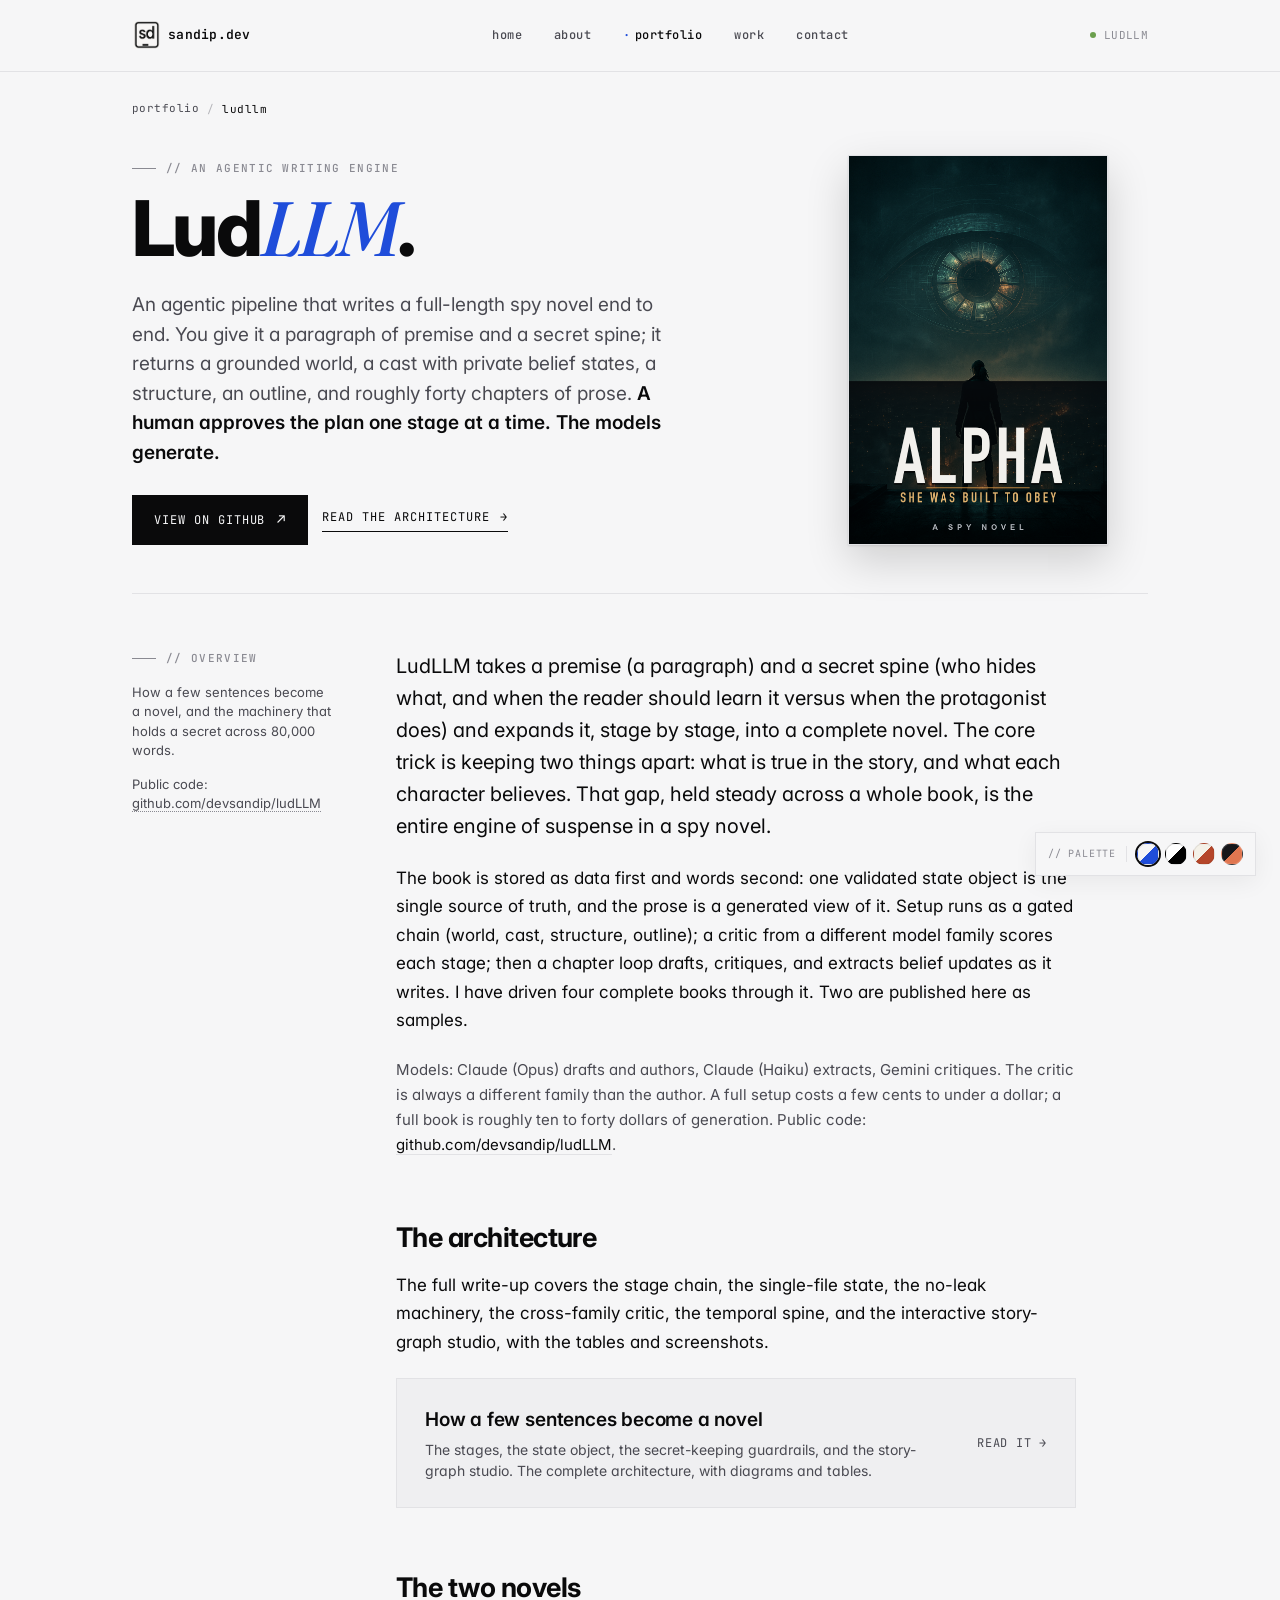
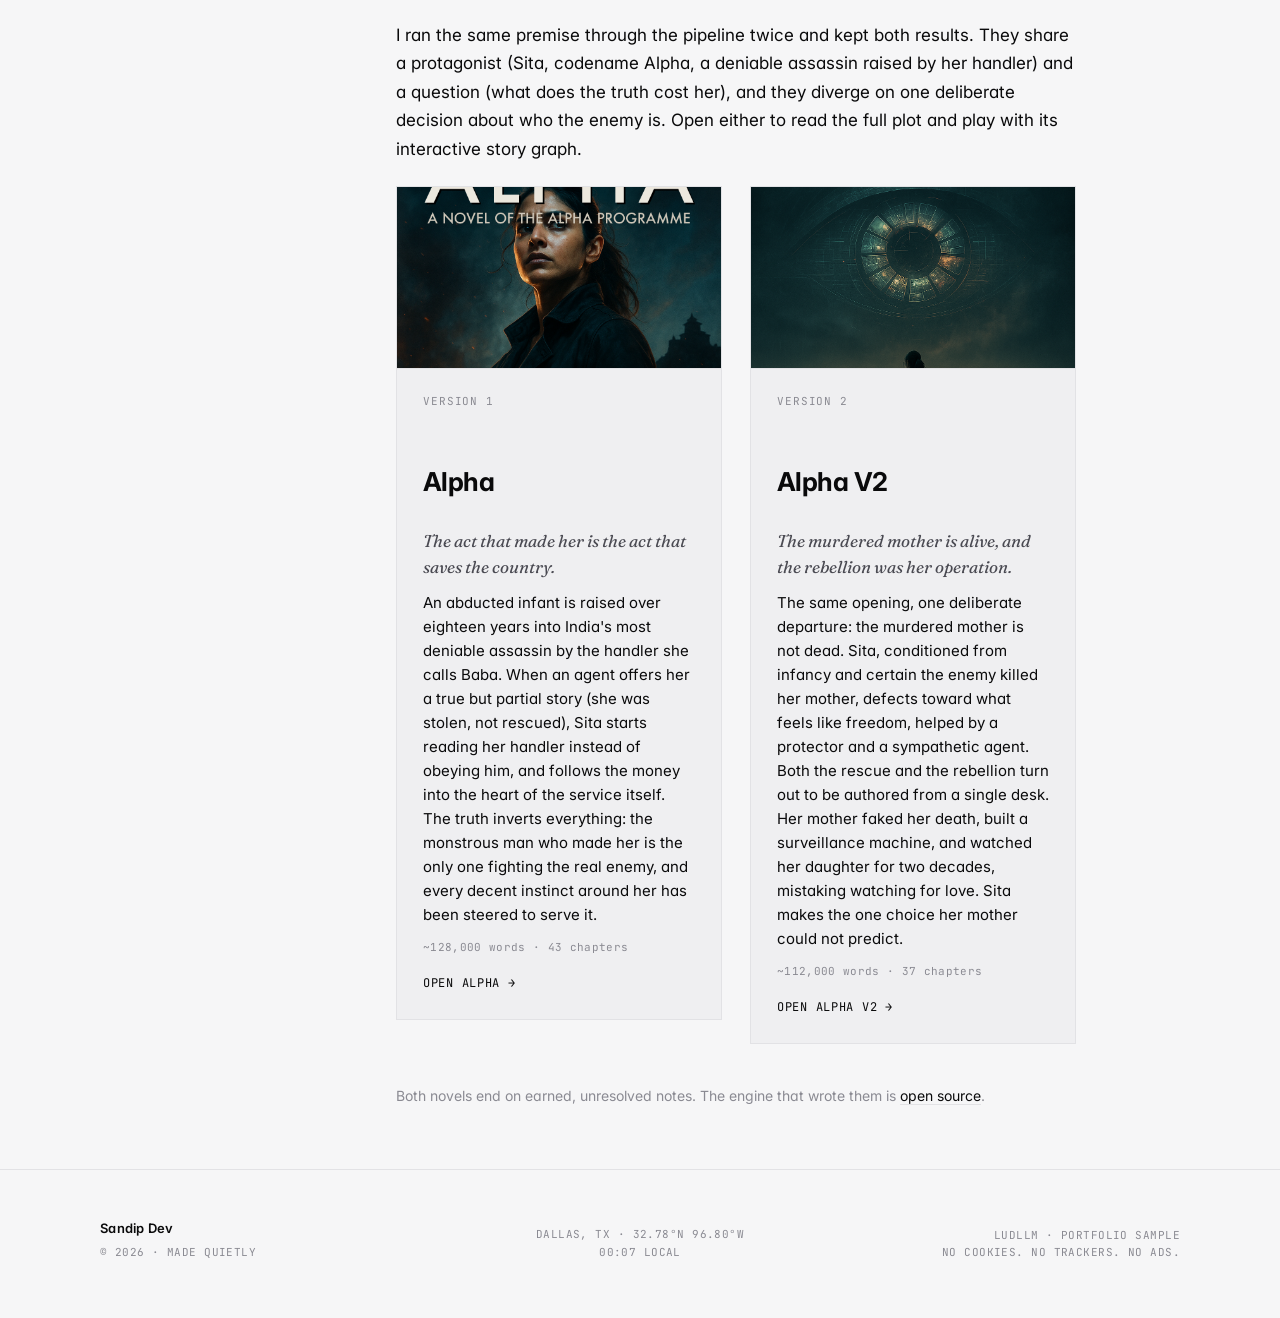
==== portfolio/LudLLM/index.html @ 333c4fed "Add LudLLM portfolio section New static pages under /portfolio/LudLLM/ (overview, architecture, and " ====
<!DOCTYPE html>
<html lang="en">
<head>
<meta charset="UTF-8">
<meta name="viewport" content="width=device-width, initial-scale=1.0">
<title>LudLLM: an engine that writes a spy novel end to end · Sandip Dev</title>
<meta name="description" content="LudLLM is an agentic pipeline that writes a full-length spy novel end to end. Overview, architecture, and the two sample novels with full plots and interactive story graphs.">
<link rel="icon" type="image/svg+xml" href="/favicon.svg">
<link rel="preconnect" href="https://fonts.googleapis.com">
<link rel="preconnect" href="https://fonts.gstatic.com" crossorigin>
<link href="https://fonts.googleapis.com/css2?family=Inter:wght@400;500;600;700;800;900&family=JetBrains+Mono:wght@400;500;600&family=Fraunces:opsz,wght@9..144,400;9..144,500;9..144,600&display=swap" rel="stylesheet">
<link rel="stylesheet" href="/portfolio/LudLLM/ludllm.css">
</head>
<body>

<header class="site">
  <div class="header-inner">
    <a class="logo" href="/">
      <span class="logo-mark" aria-hidden="true"></span>
      <span>sandip.dev</span>
    </a>
    <nav class="primary">
      <a href="/#/home">home</a>
      <a href="/#/about">about</a>
      <a href="/#/portfolio" class="active">portfolio</a>
      <a href="/#/resume">work</a>
      <a href="/#/contact">contact</a>
    </nav>
    <div class="header-meta">
      <span class="status-dot"></span>
      <span>ludLLM</span>
    </div>
  </div>
</header>

<main>
<section class="page">

  <div class="crumb">
    <a href="/#/portfolio">portfolio</a>
    <span class="sep">/</span>
    <span class="here">LudLLM</span>
  </div>

  <!-- ─── Hero ─── -->
  <div class="lud-hero">
    <div>
      <div class="label">// an agentic writing engine</div>
      <h1>Lud<em>LLM</em>.</h1>
      <p class="lead">
        An agentic pipeline that writes a full-length spy novel end to end. You give it a
        paragraph of premise and a secret spine; it returns a grounded world, a cast with
        private belief states, a structure, an outline, and roughly forty chapters of prose.
        <strong>A human approves the plan one stage at a time. The models generate.</strong>
      </p>
      <div class="btn-row" style="margin-top:28px;">
        <a class="download-btn" href="https://github.com/devsandip/ludLLM" target="_blank" rel="noopener">
          <span>View on GitHub</span><span class="arrow">↗</span>
        </a>
        <a class="cta-link" href="/portfolio/LudLLM/architecture/">
          Read the architecture <span>→</span>
        </a>
      </div>
    </div>
    <div class="lud-hero-aside">
      <span class="cover"><img src="/portfolio/LudLLM/assets/images/alpha-v2-cover.png" alt="Alpha V2 book cover" loading="lazy"></span>
    </div>
  </div>

  <div class="article">
    <aside class="article-rail">
      <div class="label">// overview</div>
      <p class="rail-note">
        How a few sentences become a novel, and the machinery that holds a secret across
        80,000 words.
      </p>
      <p class="rail-note" style="margin-top:14px;">
        Public code:<br>
        <a href="https://github.com/devsandip/ludLLM" target="_blank" rel="noopener">github.com/devsandip/ludLLM</a>
      </p>
    </aside>

    <div class="prose">
      <!-- 1. OVERVIEW -->
      <p class="lede">
        LudLLM takes a premise (a paragraph) and a secret spine (who hides what, and when
        the reader should learn it versus when the protagonist does) and expands it, stage by
        stage, into a complete novel. The core trick is keeping two things apart: what is true
        in the story, and what each character believes. That gap, held steady across a whole
        book, is the entire engine of suspense in a spy novel.
      </p>
      <p>
        The book is stored as data first and words second: one validated state object is the
        single source of truth, and the prose is a generated view of it. Setup runs as a gated
        chain (world, cast, structure, outline); a critic from a different model family scores
        each stage; then a chapter loop drafts, critiques, and extracts belief updates as it
        writes. I have driven four complete books through it. Two are published here as samples.
      </p>
      <p style="font-size:15px; color:var(--ink-soft);">
        Models: Claude (Opus) drafts and authors, Claude (Haiku) extracts, Gemini critiques.
        The critic is always a different family than the author. A full setup costs a few cents
        to under a dollar; a full book is roughly ten to forty dollars of generation. Public
        code: <a class="tlink" href="https://github.com/devsandip/ludLLM" target="_blank" rel="noopener">github.com/devsandip/ludLLM</a>.
      </p>

      <!-- 2. LINK TO ARCHITECTURE -->
      <h2>The architecture</h2>
      <p>
        The full write-up covers the stage chain, the single-file state, the no-leak
        machinery, the cross-family critic, the temporal spine, and the interactive
        story-graph studio, with the tables and screenshots.
      </p>
      <a class="card-link" href="/portfolio/LudLLM/architecture/">
        <div class="cta-panel">
          <div>
            <div class="cp-title">How a few sentences become a novel</div>
            <div class="cp-desc">The stages, the state object, the secret-keeping guardrails, and the story-graph studio. The complete architecture, with diagrams and tables.</div>
          </div>
          <span class="cp-arrow">Read it <span>→</span></span>
        </div>
      </a>

      <!-- 3. THE TWO NOVELS -->
      <h2>The two novels</h2>
      <p>
        I ran the same premise through the pipeline twice and kept both results. They share a
        protagonist (Sita, codename Alpha, a deniable assassin raised by her handler) and a
        question (what does the truth cost her), and they diverge on one deliberate decision
        about who the enemy is. Open either to read the full plot and play with its interactive
        story graph.
      </p>

      <div class="novel-grid">
        <a class="card-link" href="/portfolio/LudLLM/alpha/">
          <div class="novel-card">
            <div class="nc-cover"><img src="/portfolio/LudLLM/assets/images/alpha-cover.png" alt="Alpha cover" loading="lazy"></div>
            <div class="nc-body">
              <div class="nc-tag">version 1</div>
              <h3>Alpha</h3>
              <p class="nc-log">The act that made her is the act that saves the country.</p>
              <p class="nc-plot">
                An abducted infant is raised over eighteen years into India's most deniable
                assassin by the handler she calls Baba. When an agent offers her a true but
                partial story (she was stolen, not rescued), Sita starts reading her handler
                instead of obeying him, and follows the money into the heart of the service
                itself. The truth inverts everything: the monstrous man who made her is the only
                one fighting the real enemy, and every decent instinct around her has been
                steered to serve it.
              </p>
              <p class="nc-meta">~128,000 words · 43 chapters</p>
              <span class="nc-cta">Open Alpha <span>→</span></span>
            </div>
          </div>
        </a>

        <a class="card-link" href="/portfolio/LudLLM/alpha-v2/">
          <div class="novel-card">
            <div class="nc-cover"><img src="/portfolio/LudLLM/assets/images/alpha-v2-cover.png" alt="Alpha V2 cover" loading="lazy"></div>
            <div class="nc-body">
              <div class="nc-tag">version 2</div>
              <h3>Alpha V2</h3>
              <p class="nc-log">The murdered mother is alive, and the rebellion was her operation.</p>
              <p class="nc-plot">
                The same opening, one deliberate departure: the murdered mother is not dead.
                Sita, conditioned from infancy and certain the enemy killed her mother, defects
                toward what feels like freedom, helped by a protector and a sympathetic agent.
                Both the rescue and the rebellion turn out to be authored from a single desk. Her
                mother faked her death, built a surveillance machine, and watched her daughter for
                two decades, mistaking watching for love. Sita makes the one choice her mother
                could not predict.
              </p>
              <p class="nc-meta">~112,000 words · 37 chapters</p>
              <span class="nc-cta">Open Alpha V2 <span>→</span></span>
            </div>
          </div>
        </a>
      </div>

      <p style="margin-top:40px; font-size:14px; color:var(--ink-softer);">
        Both novels end on earned, unresolved notes. The engine that wrote them is
        <a class="tlink" href="https://github.com/devsandip/ludLLM" target="_blank" rel="noopener">open source</a>.
      </p>
    </div>
  </div>

</section>
</main>

<footer class="site">
  <div class="footer-inner">
    <div class="footer-mark">
      <span class="big">Sandip Dev</span>
      <span>© 2026 · made quietly</span>
    </div>
    <div class="footer-center">
      Dallas, TX · 32.78°N 96.80°W<br>
      <span id="local-time">— : — local</span>
    </div>
    <div class="footer-right">
      ludLLM · portfolio sample<br>
      no cookies. no trackers. no ads.
    </div>
  </div>
</footer>

<div class="palette-switcher">
  <span class="ps-label">// palette</span>
  <div class="swatches">
    <span class="swatch active" data-pal="fog"   title="Cool Fog · Linear-ish"></span>
    <span class="swatch"        data-pal="white" title="True White · Vercel docs"></span>
    <span class="swatch"        data-pal="paper" title="Warm Paper · the cream I shipped first"></span>
    <span class="swatch"        data-pal="ink"   title="Dark / Ink"></span>
  </div>
</div>

<script src="/portfolio/LudLLM/ludllm.js"></script>
</body>
</html>
---- portfolio/LudLLM/ludllm.css ----
/* ─────────────────────────────────────────────────────────────
   LudLLM project pages — shared stylesheet
   Reuses the sandip.dev design system (tokens, header, footer,
   palette switcher) and adds a long-form article layer plus a
   few project-specific components.
   ───────────────────────────────────────────────────────────── */

/* Default theme: Cool Fog (Linear-ish, Swiss-modern) */
:root, [data-theme="fog"] {
  --paper: #F6F6F7;
  --paper-2: #EFEFF1;
  --ink: #0A0A0B;
  --ink-soft: #4A4A52;
  --ink-softer: #8A8A92;
  --rule: #E2E2E5;
  --rule-soft: #ECECEF;
  --accent: #1F4DDA;
  --accent-soft: rgba(31, 77, 218, 0.08);
  --highlight: #F2D75A;
}
[data-theme="white"] {
  --paper: #FFFFFF;
  --paper-2: #FAFAFA;
  --ink: #000000;
  --ink-soft: #525252;
  --ink-softer: #8F8F8F;
  --rule: #EAEAEA;
  --rule-soft: #F2F2F2;
  --accent: #000000;
  --accent-soft: rgba(0, 0, 0, 0.05);
  --highlight: #FFE662;
}
[data-theme="paper"] {
  --paper: #F4F1E8;
  --paper-2: #ECE7D7;
  --ink: #161513;
  --ink-soft: #5C5A52;
  --ink-softer: #8E8B7F;
  --rule: #D8D2BF;
  --rule-soft: #E5E0CE;
  --accent: #B5462A;
  --accent-soft: rgba(181, 70, 42, 0.08);
  --highlight: #F2D75A;
}
[data-theme="ink"] {
  --paper: #0E0E10;
  --paper-2: #16161A;
  --ink: #F2F2F4;
  --ink-soft: #9A9AA3;
  --ink-softer: #5E5E66;
  --rule: #2A2A30;
  --rule-soft: #1F1F24;
  --accent: #E07650;
  --accent-soft: rgba(224, 118, 80, 0.12);
  --highlight: #E0B84F;
}

* { box-sizing: border-box; margin: 0; padding: 0; }
html { scroll-behavior: smooth; }

body {
  background: var(--paper);
  color: var(--ink);
  font-family: 'Inter', -apple-system, BlinkMacSystemFont, sans-serif;
  font-size: 16px;
  line-height: 1.55;
  -webkit-font-smoothing: antialiased;
  -moz-osx-font-smoothing: grayscale;
  text-rendering: optimizeLegibility;
  font-feature-settings: 'ss01', 'cv11';
  overflow-x: hidden;
}
[data-theme="paper"] body::before {
  content: '';
  position: fixed; inset: 0;
  background-image: radial-gradient(rgba(0,0,0,0.025) 1px, transparent 1px);
  background-size: 3px 3px;
  pointer-events: none;
  z-index: 1;
  opacity: 0.6;
}

.mono { font-family: 'JetBrains Mono', ui-monospace, monospace; }
.serif { font-family: 'Fraunces', Georgia, serif; font-feature-settings: 'ss01'; }
a { color: inherit; text-decoration: none; }

/* ─── Header ───────────────────────────── */
header.site {
  position: sticky; top: 0; z-index: 100;
  background: var(--paper);
  border-bottom: 1px solid var(--rule);
}
.header-inner {
  max-width: 1080px;
  margin: 0 auto;
  padding: 18px 32px;
  display: grid;
  grid-template-columns: auto 1fr auto;
  align-items: center;
  gap: 32px;
}
.logo {
  font-family: 'JetBrains Mono', monospace;
  font-weight: 600;
  font-size: 13px;
  letter-spacing: 0.02em;
  display: flex;
  align-items: center;
  gap: 8px;
  cursor: pointer;
}
.logo-mark {
  width: 28px; height: 28px;
  background: url('/logo-mark.png') no-repeat center / contain;
}
[data-theme="ink"] .logo-mark { background-image: url('/logo-mark-white.png'); }
nav.primary { display: flex; gap: 4px; justify-content: center; }
nav.primary a {
  font-family: 'JetBrains Mono', monospace;
  font-size: 12px;
  font-weight: 500;
  letter-spacing: 0.04em;
  text-transform: lowercase;
  padding: 8px 14px;
  color: var(--ink-soft);
  transition: color 0.15s;
  position: relative;
}
nav.primary a:hover { color: var(--ink); }
nav.primary a.active { color: var(--ink); }
nav.primary a.active::before { content: '·'; color: var(--accent); margin-right: 4px; }
.header-meta {
  font-family: 'JetBrains Mono', monospace;
  font-size: 11px;
  letter-spacing: 0.03em;
  color: var(--ink-softer);
  text-transform: uppercase;
  display: flex;
  align-items: center;
  gap: 8px;
}
.status-dot {
  width: 6px; height: 6px;
  background: #6B9F4D;
  border-radius: 50%;
  animation: pulse 2.4s ease-in-out infinite;
}
@keyframes pulse { 0%, 100% { opacity: 1; } 50% { opacity: 0.35; } }

/* ─── Page frame ───────────────────────── */
main { position: relative; z-index: 2; }
.page {
  max-width: 1080px;
  margin: 0 auto;
  padding: 0 32px;
  animation: fadeIn 0.4s ease;
}
@keyframes fadeIn {
  from { opacity: 0; transform: translateY(4px); }
  to { opacity: 1; transform: translateY(0); }
}

/* ─── Section label ────────────────────── */
.label {
  font-family: 'JetBrains Mono', monospace;
  font-size: 11px;
  font-weight: 500;
  letter-spacing: 0.12em;
  text-transform: uppercase;
  color: var(--ink-softer);
  display: flex;
  align-items: center;
  gap: 10px;
}
.label::before { content: ''; width: 24px; height: 1px; background: var(--ink-softer); }
.label.no-rule::before { display: none; }

/* ─── Breadcrumb ───────────────────────── */
.crumb {
  padding-top: 28px;
  font-family: 'JetBrains Mono', monospace;
  font-size: 11px;
  letter-spacing: 0.04em;
  text-transform: lowercase;
  color: var(--ink-softer);
  display: flex;
  flex-wrap: wrap;
  gap: 8px;
  align-items: center;
}
.crumb a {
  color: var(--ink-soft);
  border-bottom: 1px dotted transparent;
  transition: color 0.15s, border-color 0.15s;
  padding-bottom: 1px;
}
.crumb a:hover { color: var(--accent); border-bottom-color: var(--accent); }
.crumb .sep { color: var(--ink-softer); opacity: 0.6; }
.crumb .here { color: var(--ink); }

/* ─── Project hero ─────────────────────── */
.lud-hero {
  padding-top: 36px;
  padding-bottom: 48px;
  border-bottom: 1px solid var(--rule);
  display: grid;
  grid-template-columns: 1fr 300px;
  gap: 64px;
  align-items: end;
}
.lud-hero h1 {
  font-family: 'Inter', sans-serif;
  font-weight: 800;
  font-size: clamp(44px, 6vw, 80px);
  line-height: 0.95;
  letter-spacing: -0.035em;
  margin-top: 16px;
}
.lud-hero h1 em {
  font-family: 'Fraunces', serif;
  font-style: italic;
  font-weight: 500;
  color: var(--accent);
}
.lud-hero .lead {
  margin-top: 24px;
  font-size: 19px;
  line-height: 1.55;
  color: var(--ink-soft);
  max-width: 560px;
}
.lud-hero .lead strong { color: var(--ink); font-weight: 600; }
.lud-hero-aside {
  display: flex;
  flex-direction: column;
  gap: 16px;
  align-items: flex-start;
}

/* book cover */
.cover {
  width: 100%;
  max-width: 260px;
  aspect-ratio: 2 / 3;
  background: var(--paper-2);
  box-shadow: 0 1px 2px rgba(0,0,0,0.10), 0 16px 40px rgba(0,0,0,0.16);
  overflow: hidden;
  border: 1px solid var(--rule);
  transition: transform 0.4s cubic-bezier(.2,.8,.2,1);
}
.cover:hover { transform: translateY(-3px) scale(1.01); }
.cover img { width: 100%; height: 100%; object-fit: cover; display: block; }

/* ─── Sub-nav (Overview / Novels / Write-up) ─── */
.subnav {
  margin-top: 36px;
  display: flex;
  flex-wrap: wrap;
  gap: 6px;
  border-bottom: 1px solid var(--rule);
  padding-bottom: 0;
}
.subnav a {
  font-family: 'JetBrains Mono', monospace;
  font-size: 12px;
  letter-spacing: 0.03em;
  text-transform: lowercase;
  color: var(--ink-soft);
  padding: 10px 14px;
  border-bottom: 2px solid transparent;
  margin-bottom: -1px;
  transition: color 0.15s, border-color 0.15s;
}
.subnav a:hover { color: var(--ink); }
.subnav a.active { color: var(--ink); border-bottom-color: var(--accent); }

/* ─── Buttons / CTAs ───────────────────── */
.download-btn {
  display: inline-flex;
  align-items: center;
  gap: 12px;
  padding: 14px 22px;
  background: var(--ink);
  color: var(--paper);
  font-family: 'JetBrains Mono', monospace;
  font-size: 12px;
  text-transform: uppercase;
  letter-spacing: 0.08em;
  cursor: pointer;
  transition: background 0.15s;
}
.download-btn:hover { background: var(--accent); }
.download-btn .arrow { font-size: 14px; }

.cta-link {
  display: inline-flex;
  align-items: center;
  gap: 10px;
  padding-bottom: 4px;
  border-bottom: 1px solid var(--ink);
  font-family: 'JetBrains Mono', monospace;
  font-size: 12px;
  text-transform: uppercase;
  letter-spacing: 0.08em;
  cursor: pointer;
  transition: color 0.15s, border-color 0.15s;
}
.cta-link:hover { color: var(--accent); border-color: var(--accent); }

.btn-row { display: flex; flex-wrap: wrap; gap: 14px; align-items: center; }

/* small link buttons used in version cards */
.minilink {
  font-family: 'JetBrains Mono', monospace;
  font-size: 11px;
  color: var(--ink-soft);
  letter-spacing: 0.04em;
  text-transform: lowercase;
  border-bottom: 1px dotted var(--ink-softer);
  padding-bottom: 2px;
  transition: color 0.15s, border-color 0.15s;
}
.minilink:hover { color: var(--accent); border-bottom-color: var(--accent); }

/* ─── Article / long-form prose ────────── */
.article {
  margin-top: 56px;
  display: grid;
  grid-template-columns: 200px minmax(0, 1fr);
  gap: 64px;
  align-items: start;
  padding-bottom: 40px;
}
.article-rail { position: sticky; top: 96px; }
.article-rail .rail-note {
  margin-top: 16px;
  font-size: 13px;
  line-height: 1.5;
  color: var(--ink-soft);
}
.article-rail .rail-note a {
  color: var(--ink-soft);
  border-bottom: 1px dotted var(--ink-softer);
  transition: color 0.15s, border-color 0.15s;
}
.article-rail .rail-note a:hover { color: var(--accent); border-bottom-color: var(--accent); }

.prose { max-width: 680px; }
.prose > p {
  font-size: 17px;
  line-height: 1.68;
  margin-bottom: 22px;
  color: var(--ink);
}
.prose > p:first-of-type { margin-top: 0; }
.prose .lede {
  font-size: 20px;
  line-height: 1.6;
  color: var(--ink);
}
.prose h2 {
  font-family: 'Inter', sans-serif;
  font-weight: 700;
  font-size: 27px;
  letter-spacing: -0.02em;
  line-height: 1.15;
  margin: 56px 0 18px;
  padding-top: 8px;
}
.prose h2 em, .prose h3 em {
  font-family: 'Fraunces', serif;
  font-style: italic;
  font-weight: 500;
  color: var(--accent);
}
.prose h3 {
  font-family: 'Inter', sans-serif;
  font-weight: 600;
  font-size: 20px;
  letter-spacing: -0.01em;
  margin: 40px 0 14px;
}
.prose h2 + p, .prose h3 + p { margin-top: 0; }
.prose strong { font-weight: 600; color: var(--ink); }
.prose em { font-style: italic; }
.prose a.tlink {
  color: var(--ink);
  border-bottom: 1px solid var(--rule);
  text-underline-offset: 3px;
  transition: color 0.15s, border-color 0.15s;
}
.prose a.tlink:hover { color: var(--accent); border-bottom-color: var(--accent); }
.prose ul, .prose ol { margin: 0 0 22px; padding-left: 0; list-style: none; }
.prose ul li, .prose ol li {
  font-size: 17px;
  line-height: 1.6;
  margin-bottom: 12px;
  padding-left: 26px;
  position: relative;
  color: var(--ink);
}
.prose ul li::before {
  content: '';
  position: absolute;
  left: 2px; top: 12px;
  width: 6px; height: 6px;
  background: var(--accent);
  border-radius: 50%;
}
.prose ol { counter-reset: li; }
.prose ol li { counter-increment: li; }
.prose ol li::before {
  content: counter(li);
  position: absolute;
  left: 0; top: 0;
  font-family: 'JetBrains Mono', monospace;
  font-size: 12px;
  color: var(--accent);
  font-weight: 600;
}
.prose code {
  font-family: 'JetBrains Mono', monospace;
  font-size: 0.86em;
  background: var(--paper-2);
  padding: 1px 6px;
  color: var(--ink);
}

/* lead-in callout (used on the novels page) */
.prose blockquote {
  border-left: 2px solid var(--accent);
  background: var(--paper-2);
  padding: 18px 24px;
  margin: 0 0 24px;
  font-family: 'Fraunces', serif;
  font-style: italic;
  font-size: 18px;
  line-height: 1.5;
  color: var(--ink);
}

/* ─── Tables ───────────────────────────── */
.table-wrap {
  margin: 8px 0 28px;
  overflow-x: auto;
  border: 1px solid var(--rule);
}
table.lud {
  width: 100%;
  border-collapse: collapse;
  font-size: 14.5px;
  min-width: 540px;
}
table.lud th, table.lud td {
  text-align: left;
  padding: 12px 16px;
  border-bottom: 1px solid var(--rule);
  vertical-align: top;
  line-height: 1.5;
}
table.lud thead th {
  font-family: 'JetBrains Mono', monospace;
  font-size: 11px;
  text-transform: uppercase;
  letter-spacing: 0.06em;
  color: var(--ink-softer);
  background: var(--paper-2);
  font-weight: 500;
  white-space: nowrap;
}
table.lud tbody tr:last-child td { border-bottom: none; }
table.lud tbody tr:hover { background: var(--accent-soft); }
table.lud td strong, table.lud th strong { color: var(--ink); font-weight: 600; }
table.lud code {
  font-family: 'JetBrains Mono', monospace;
  font-size: 0.85em;
  background: var(--paper-2);
  padding: 1px 5px;
}

/* ─── Figures ──────────────────────────── */
figure.lud {
  margin: 32px 0;
}
figure.lud img {
  width: 100%;
  display: block;
  border: 1px solid var(--rule);
  background: var(--paper-2);
}
figure.lud figcaption {
  margin-top: 10px;
  font-size: 13px;
  line-height: 1.5;
  color: var(--ink-softer);
  font-family: 'JetBrains Mono', monospace;
  letter-spacing: 0.01em;
}
figure.lud.diagram img { padding: 8px; }

/* ─── Version cards (novels page) ──────── */
.versions {
  margin-top: 8px;
  display: grid;
  grid-template-columns: 1fr 1fr;
  gap: 24px;
}
.vcard {
  border: 1px solid var(--rule);
  background: var(--paper-2);
  padding: 28px 26px;
  display: flex;
  flex-direction: column;
  gap: 14px;
}
.vcard .vtag {
  font-family: 'JetBrains Mono', monospace;
  font-size: 11px;
  text-transform: uppercase;
  letter-spacing: 0.08em;
  color: var(--ink-softer);
}
.vcard h3 {
  font-family: 'Inter', sans-serif;
  font-weight: 700;
  font-size: 26px;
  letter-spacing: -0.02em;
}
.vcard .vlog {
  font-family: 'Fraunces', serif;
  font-style: italic;
  font-size: 16px;
  line-height: 1.5;
  color: var(--ink-soft);
}
.vcard .vmeta {
  font-family: 'JetBrains Mono', monospace;
  font-size: 11px;
  letter-spacing: 0.03em;
  color: var(--ink-softer);
  text-transform: lowercase;
}
.vcard .vlinks { margin-top: auto; display: flex; flex-wrap: wrap; gap: 16px; padding-top: 6px; }

/* ─── Plot synopsis + spoiler toggle ───── */
.synopsis { margin-top: 24px; }
.synopsis .syn-head {
  display: grid;
  grid-template-columns: 1fr auto;
  gap: 16px;
  align-items: end;
  border-bottom: 1px solid var(--ink);
  padding-bottom: 18px;
}
.synopsis .syn-head h2 {
  font-family: 'Inter', sans-serif;
  font-weight: 800;
  font-size: clamp(32px, 4vw, 46px);
  letter-spacing: -0.03em;
  line-height: 1;
}
.synopsis .syn-logline {
  font-family: 'Fraunces', serif;
  font-style: italic;
  font-size: 18px;
  line-height: 1.55;
  color: var(--ink-soft);
  max-width: 620px;
  margin-top: 16px;
}
.spoiler-toggle {
  display: inline-flex;
  align-items: center;
  gap: 10px;
  padding: 11px 18px;
  border: 1px solid var(--ink);
  background: transparent;
  color: var(--ink);
  font-family: 'JetBrains Mono', monospace;
  font-size: 11px;
  text-transform: uppercase;
  letter-spacing: 0.08em;
  cursor: pointer;
  white-space: nowrap;
  transition: color 0.15s, border-color 0.15s, background 0.15s;
}
.spoiler-toggle:hover { color: var(--accent); border-color: var(--accent); }
.spoiler-toggle .tw { font-size: 13px; }
.syn-body {
  margin-top: 28px;
  display: none;
}
.syn-body.open { display: block; animation: fadeIn 0.35s ease; }
.syn-veil {
  margin-top: 24px;
  border: 1px dashed var(--rule);
  background: var(--paper-2);
  padding: 22px 24px;
  font-size: 14px;
  color: var(--ink-softer);
  font-family: 'JetBrains Mono', monospace;
  line-height: 1.6;
}
.syn-veil.hidden { display: none; }

/* ─── Studio (graph) page ──────────────── */
.studio-bar {
  max-width: 1080px;
  margin: 0 auto;
  padding: 14px 32px;
  display: flex;
  flex-wrap: wrap;
  gap: 16px;
  align-items: center;
  justify-content: space-between;
}
.studio-bar .sb-title {
  font-family: 'Inter', sans-serif;
  font-weight: 700;
  font-size: 17px;
  letter-spacing: -0.01em;
}
.studio-bar .sb-title span { color: var(--ink-softer); font-weight: 500; }
.studio-frame {
  width: 100%;
  height: 88vh;
  min-height: 560px;
  border: 0;
  border-top: 1px solid var(--rule);
  display: block;
  background: var(--paper);
}
.studio-note {
  max-width: 1080px;
  margin: 0 auto;
  padding: 16px 32px 0;
  font-size: 13px;
  color: var(--ink-softer);
}

/* ─── Tabs (per-novel page) ────────────── */
.tabs {
  margin-top: 36px;
  display: flex;
  flex-wrap: wrap;
  gap: 4px;
  border-bottom: 1px solid var(--rule);
}
.tab {
  font-family: 'JetBrains Mono', monospace;
  font-size: 13px;
  letter-spacing: 0.03em;
  text-transform: lowercase;
  color: var(--ink-soft);
  background: transparent;
  border: 0;
  border-bottom: 2px solid transparent;
  margin-bottom: -1px;
  padding: 12px 18px;
  cursor: pointer;
  transition: color 0.15s, border-color 0.15s;
}
.tab:hover { color: var(--ink); }
.tab.active { color: var(--ink); border-bottom-color: var(--accent); }
.tabpanel { display: none; }
.tabpanel.active { display: block; animation: fadeIn 0.35s ease; }
.tabpanel.plot { margin-top: 28px; }

/* the studio embedded inside the studio tab */
.tab-studio-frame {
  width: 100%;
  height: 86vh;
  min-height: 560px;
  border: 1px solid var(--rule);
  display: block;
  background: var(--paper);
  margin-top: 24px;
}
.tab-studio-note {
  margin-top: 12px;
  font-size: 13px;
  color: var(--ink-softer);
}
.tab-studio-note a {
  color: var(--ink-soft);
  border-bottom: 1px dotted var(--ink-softer);
  transition: color 0.15s, border-color 0.15s;
}
.tab-studio-note a:hover { color: var(--accent); border-bottom-color: var(--accent); }

/* ─── Novel cards on the overview ──────── */
.novel-grid {
  margin-top: 8px;
  display: grid;
  grid-template-columns: 1fr 1fr;
  gap: 28px;
}
.novel-card {
  border: 1px solid var(--rule);
  background: var(--paper-2);
  display: flex;
  flex-direction: column;
  overflow: hidden;
  transition: transform 0.25s cubic-bezier(.2,.8,.2,1), box-shadow 0.25s;
}
.novel-card:hover {
  transform: translateY(-3px);
  box-shadow: 0 10px 30px rgba(0,0,0,0.10);
}
.novel-card .nc-cover {
  aspect-ratio: 16 / 9;
  background: var(--paper);
  overflow: hidden;
  border-bottom: 1px solid var(--rule);
}
.novel-card .nc-cover img {
  width: 100%; height: 100%;
  object-fit: cover;
  object-position: center 30%;
  display: block;
}
.novel-card .nc-body { padding: 24px 26px 26px; display: flex; flex-direction: column; gap: 12px; flex: 1; }
.novel-card .nc-tag {
  font-family: 'JetBrains Mono', monospace;
  font-size: 11px;
  text-transform: uppercase;
  letter-spacing: 0.08em;
  color: var(--ink-softer);
}
.novel-card h3 {
  font-family: 'Inter', sans-serif;
  font-weight: 700;
  font-size: 26px;
  letter-spacing: -0.02em;
}
.novel-card .nc-log {
  font-family: 'Fraunces', serif;
  font-style: italic;
  font-size: 17px;
  line-height: 1.5;
  color: var(--ink-soft);
}
.novel-card .nc-plot {
  font-size: 15px;
  line-height: 1.6;
  color: var(--ink);
}
.novel-card .nc-meta {
  font-family: 'JetBrains Mono', monospace;
  font-size: 11px;
  letter-spacing: 0.03em;
  color: var(--ink-softer);
  text-transform: lowercase;
}
.novel-card .nc-cta {
  margin-top: auto;
  padding-top: 6px;
  display: inline-flex;
  align-items: center;
  gap: 8px;
  font-family: 'JetBrains Mono', monospace;
  font-size: 12px;
  text-transform: uppercase;
  letter-spacing: 0.06em;
  color: var(--ink);
  transition: color 0.15s, gap 0.2s;
}
.novel-card:hover .nc-cta { color: var(--accent); gap: 12px; }

a.card-link { color: inherit; text-decoration: none; display: block; }

/* big call-to-action panel (architecture link) */
.cta-panel {
  margin-top: 8px;
  border: 1px solid var(--rule);
  background: var(--paper-2);
  padding: 26px 28px;
  display: grid;
  grid-template-columns: 1fr auto;
  gap: 24px;
  align-items: center;
  transition: border-color 0.15s, background 0.15s;
}
a.card-link:hover .cta-panel { border-color: var(--accent); }
.cta-panel .cp-title {
  font-family: 'Inter', sans-serif;
  font-weight: 600;
  font-size: 19px;
  letter-spacing: -0.01em;
  margin-bottom: 4px;
}
.cta-panel .cp-desc { font-size: 14px; color: var(--ink-soft); line-height: 1.5; max-width: 560px; }
.cta-panel .cp-arrow {
  font-family: 'JetBrains Mono', monospace;
  font-size: 12px;
  text-transform: uppercase;
  letter-spacing: 0.06em;
  color: var(--ink-soft);
  white-space: nowrap;
  display: inline-flex;
  gap: 8px;
  align-items: center;
  transition: color 0.15s, gap 0.2s;
}
a.card-link:hover .cp-arrow { color: var(--accent); gap: 12px; }

/* ─── Footer ───────────────────────────── */
footer.site {
  border-top: 1px solid var(--rule);
  margin-top: 0;
  padding: 48px 32px 56px;
  position: relative;
  z-index: 2;
}
.footer-inner {
  max-width: 1080px;
  margin: 0 auto;
  display: grid;
  grid-template-columns: 1fr auto 1fr;
  align-items: end;
  gap: 32px;
  font-family: 'JetBrains Mono', monospace;
  font-size: 11px;
  letter-spacing: 0.04em;
  color: var(--ink-softer);
  text-transform: uppercase;
}
.footer-mark { display: flex; flex-direction: column; gap: 6px; }
.footer-mark .big {
  font-family: 'Inter', sans-serif;
  font-size: 13px;
  font-weight: 600;
  color: var(--ink);
  letter-spacing: 0.02em;
  text-transform: none;
}
.footer-center { text-align: center; line-height: 1.6; }
.footer-right { text-align: right; }

/* ─── Palette switcher ─────────────────── */
.palette-switcher {
  position: fixed;
  bottom: 24px; right: 24px;
  z-index: 200;
  background: var(--paper);
  border: 1px solid var(--rule);
  padding: 10px 12px;
  display: flex;
  align-items: center;
  gap: 10px;
  box-shadow: 0 6px 24px rgba(0,0,0,0.06);
  font-family: 'JetBrains Mono', monospace;
  font-size: 10px;
  text-transform: uppercase;
  letter-spacing: 0.08em;
  color: var(--ink-softer);
}
.palette-switcher .ps-label { border-right: 1px solid var(--rule); padding-right: 10px; }
.palette-switcher .swatches { display: flex; gap: 6px; }
.swatch {
  width: 22px; height: 22px;
  border-radius: 50%;
  cursor: pointer;
  border: 1px solid rgba(0,0,0,0.08);
  transition: transform 0.15s, box-shadow 0.15s;
  position: relative;
}
.swatch:hover { transform: scale(1.12); }
.swatch.active { box-shadow: 0 0 0 2px var(--ink), 0 0 0 3px var(--paper); }
.swatch[data-pal="fog"]   { background: linear-gradient(135deg, #F6F6F7 50%, #1F4DDA 50%); }
.swatch[data-pal="white"] { background: linear-gradient(135deg, #FFFFFF 50%, #000000 50%); border-color: rgba(0,0,0,0.15); }
.swatch[data-pal="paper"] { background: linear-gradient(135deg, #F4F1E8 50%, #B5462A 50%); }
.swatch[data-pal="ink"]   { background: linear-gradient(135deg, #16161A 50%, #E07650 50%); border-color: rgba(255,255,255,0.15); }

/* ─── Responsive ───────────────────────── */
@media (max-width: 880px) {
  .header-inner { grid-template-columns: auto 1fr; gap: 16px; padding: 14px 20px; }
  .header-meta { display: none; }
  nav.primary { gap: 0; }
  nav.primary a { padding: 8px 8px; font-size: 11px; }
  .page { padding: 0 20px; }
  .lud-hero { grid-template-columns: 1fr; gap: 32px; padding-top: 24px; }
  .lud-hero-aside { flex-direction: row; align-items: flex-end; flex-wrap: wrap; }
  .cover { max-width: 180px; }
  .article { grid-template-columns: 1fr; gap: 8px; }
  .article-rail { position: static; margin-bottom: 8px; }
  .versions { grid-template-columns: 1fr; }
  .footer-inner { grid-template-columns: 1fr; text-align: left; gap: 16px; }
  .footer-center, .footer-right { text-align: left; }
  .studio-bar, .studio-note { padding-left: 20px; padding-right: 20px; }
  .palette-switcher { bottom: 12px; right: 12px; padding: 8px; }
  .palette-switcher .ps-label { display: none; }
}
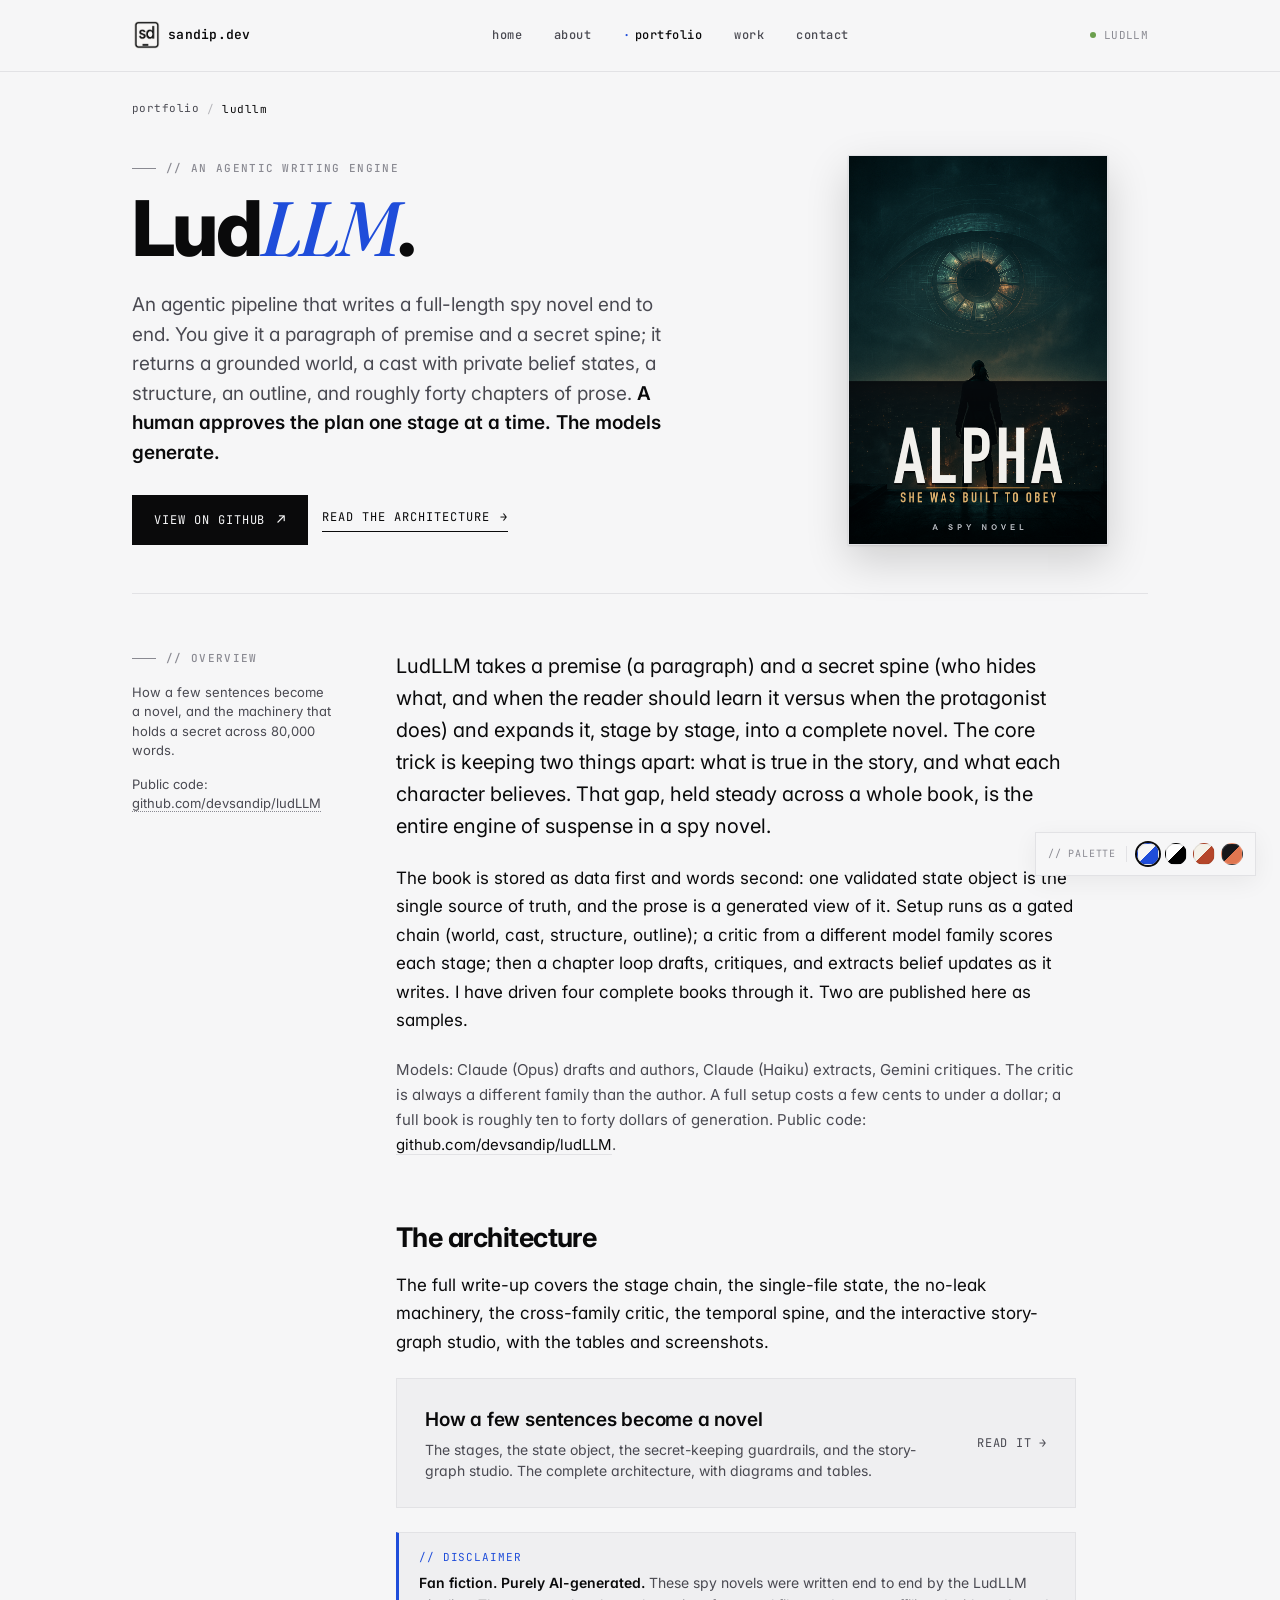
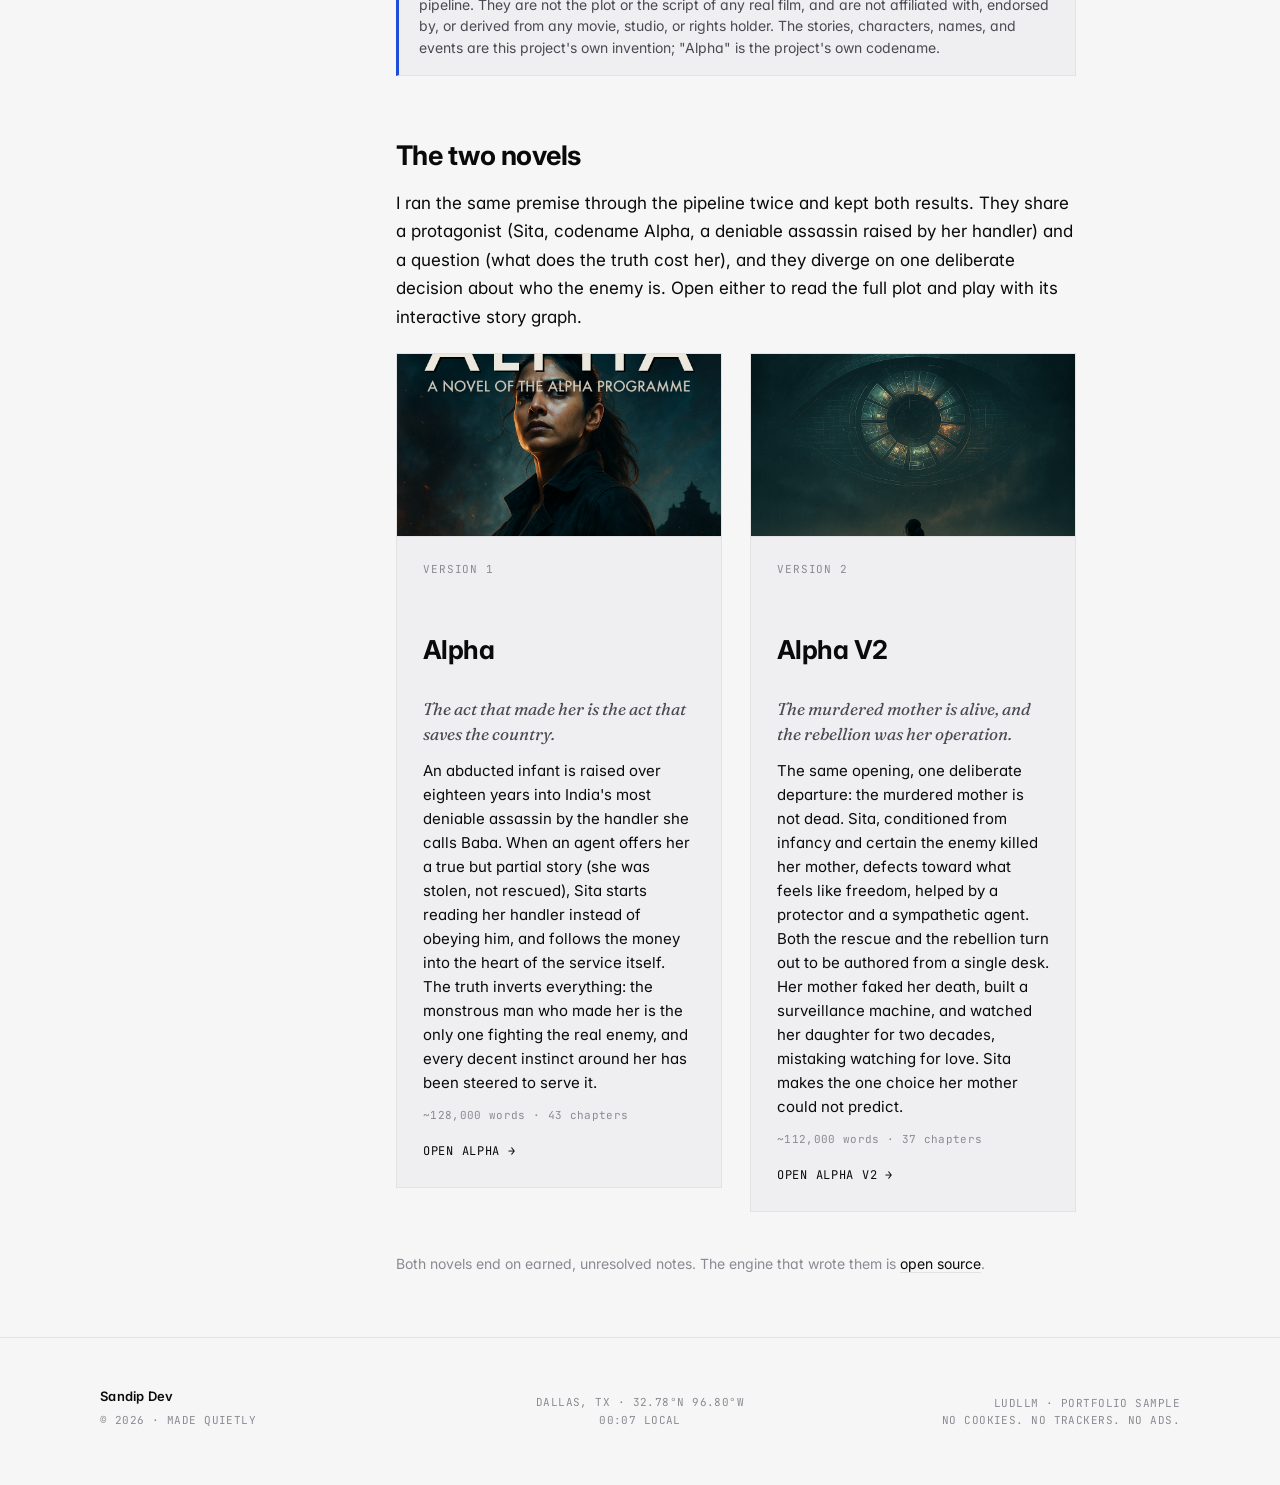
==== commit 66fc1f23: "Add fan-fiction / AI-generated disclaimer to LudLLM overview page Same callout as the novel pages, p" ====
--- a/portfolio/LudLLM/index.html
+++ b/portfolio/LudLLM/index.html
@@ -119,6 +119,12 @@
           <span class="cp-arrow">Read it <span>→</span></span>
         </div>
       </a>
+
+      <!-- Disclaimer -->
+      <div class="disclaimer">
+        <span class="dl-label">// disclaimer</span>
+        <strong>Fan fiction. Purely AI-generated.</strong> These spy novels were written end to end by the LudLLM pipeline. They are not the plot or the script of any real film, and are not affiliated with, endorsed by, or derived from any movie, studio, or rights holder. The stories, characters, names, and events are this project's own invention; "Alpha" is the project's own codename.
+      </div>
 
       <!-- 3. THE TWO NOVELS -->
       <h2>The two novels</h2>
--- a/portfolio/LudLLM/ludllm.css
+++ b/portfolio/LudLLM/ludllm.css
@@ -687,6 +687,47 @@
   transition: color 0.15s, border-color 0.15s;
 }
 .tab-studio-note a:hover { color: var(--accent); border-bottom-color: var(--accent); }
+.studio-actions {
+  margin-top: 24px;
+  display: flex;
+  justify-content: flex-end;
+}
+.newtab-btn {
+  display: inline-flex;
+  align-items: center;
+  gap: 8px;
+  padding: 10px 16px;
+  border: 1px solid var(--ink);
+  font-family: 'JetBrains Mono', monospace;
+  font-size: 11px;
+  text-transform: uppercase;
+  letter-spacing: 0.06em;
+  color: var(--ink);
+  transition: color 0.15s, border-color 0.15s;
+}
+.newtab-btn:hover { color: var(--accent); border-color: var(--accent); }
+
+/* ─── Disclaimer banner (novel pages) ──── */
+.disclaimer {
+  margin-top: 24px;
+  border: 1px solid var(--rule);
+  border-left: 3px solid var(--accent);
+  background: var(--paper-2);
+  padding: 16px 20px;
+  font-size: 14px;
+  line-height: 1.55;
+  color: var(--ink-soft);
+}
+.disclaimer strong { color: var(--ink); font-weight: 600; }
+.disclaimer .dl-label {
+  font-family: 'JetBrains Mono', monospace;
+  font-size: 11px;
+  text-transform: uppercase;
+  letter-spacing: 0.08em;
+  color: var(--accent);
+  display: block;
+  margin-bottom: 6px;
+}
 
 /* ─── Novel cards on the overview ──────── */
 .novel-grid {
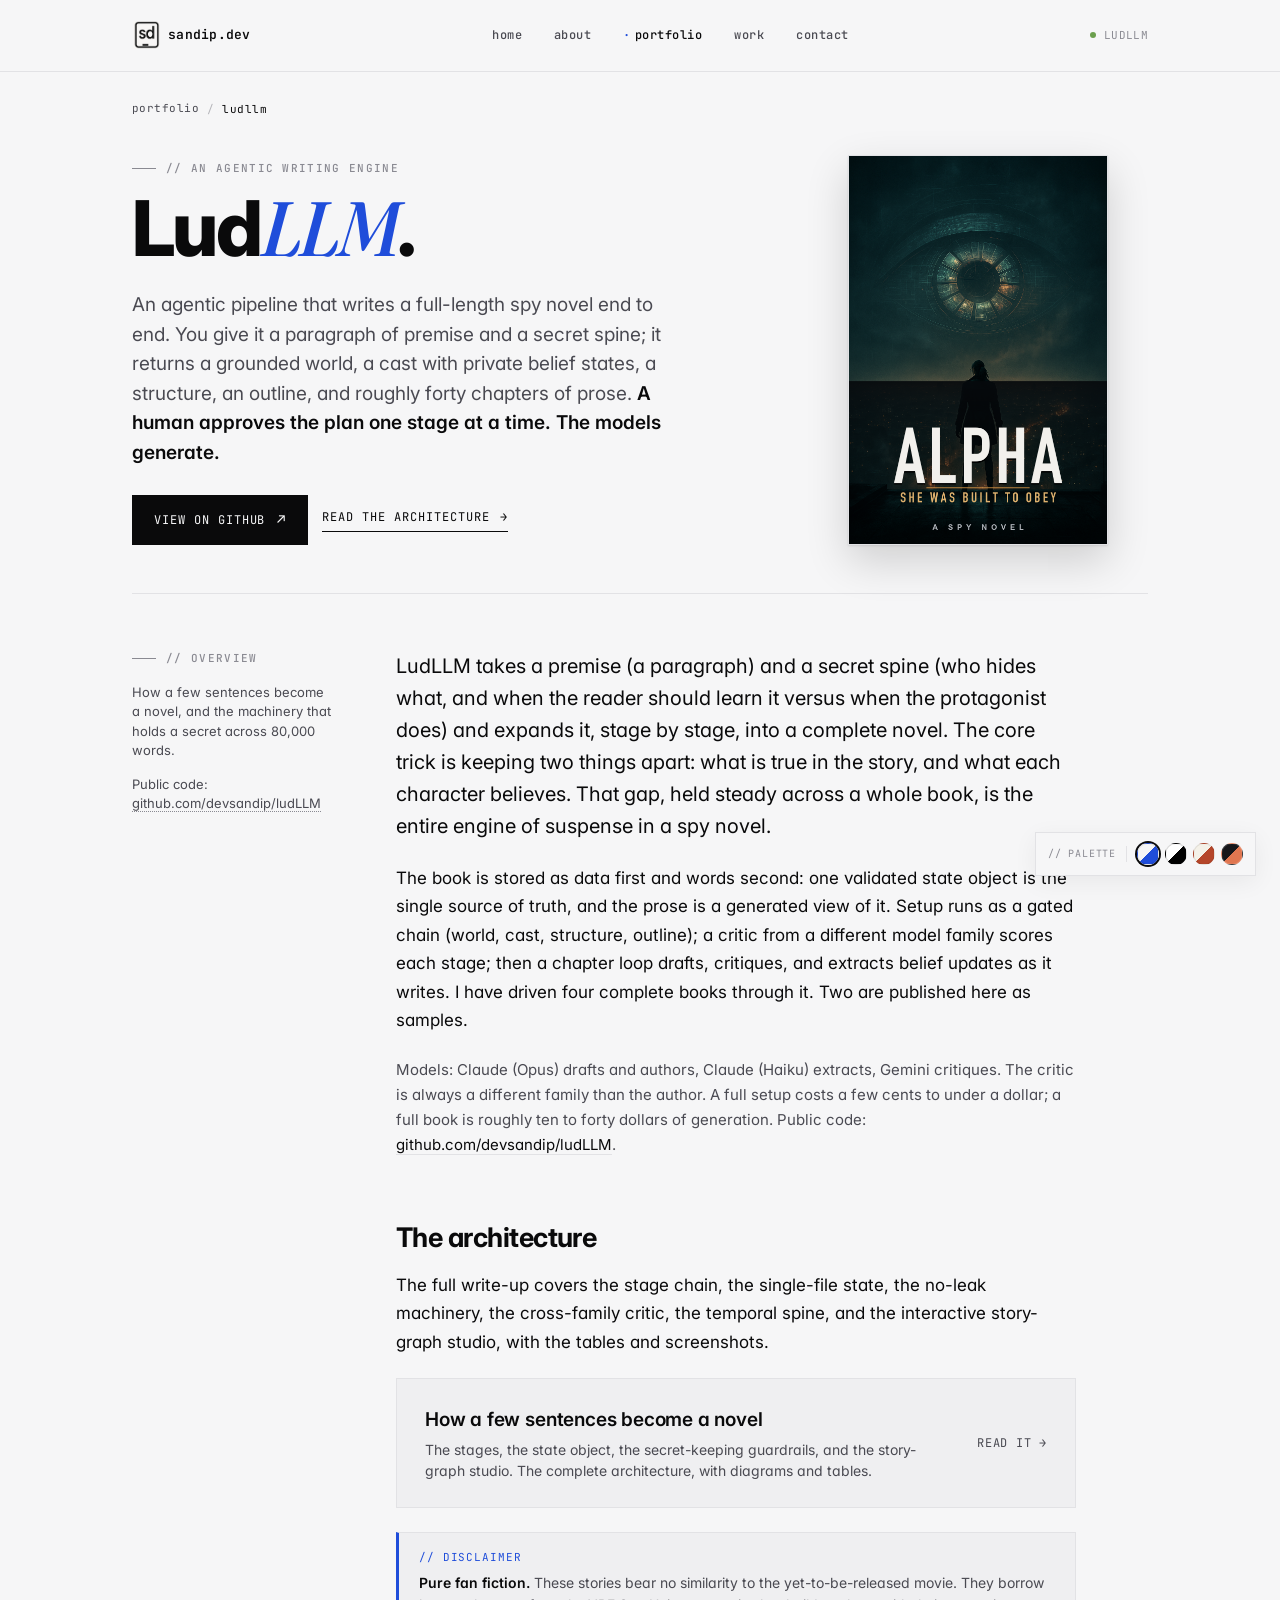
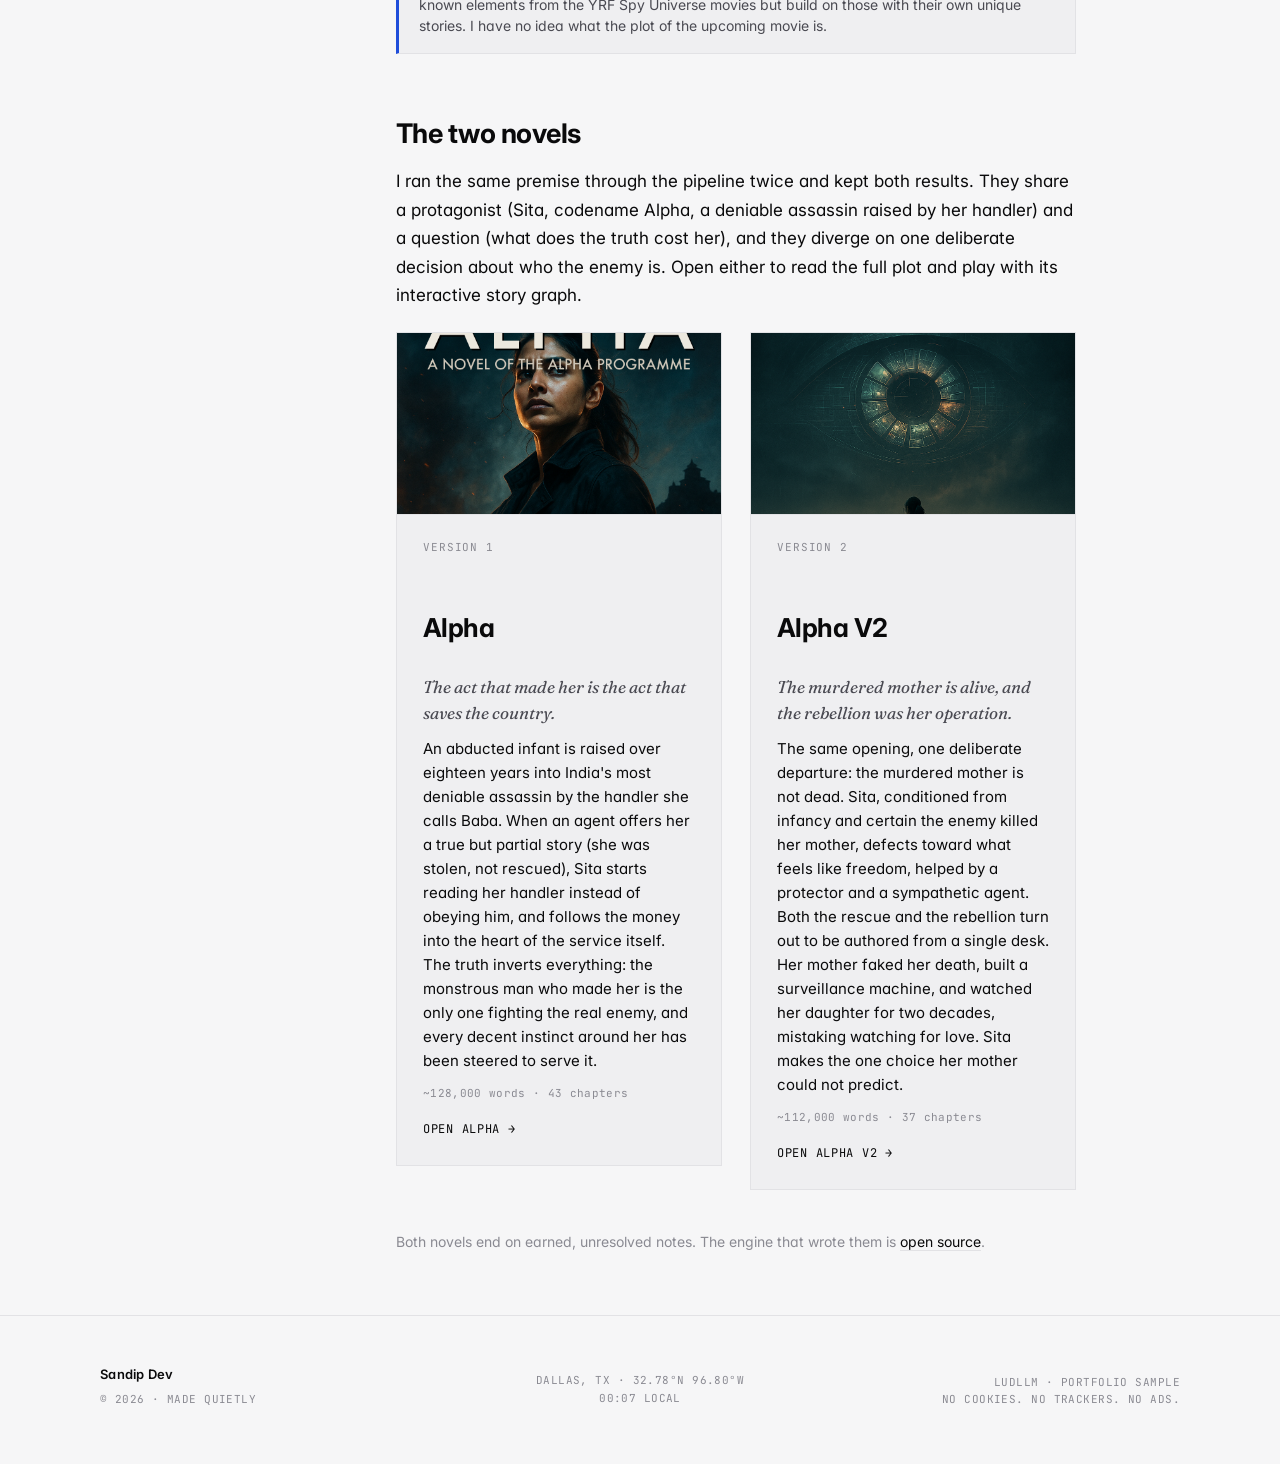
==== commit cbf32afe: "Reword LudLLM disclaimer: fan fiction of the YRF Spy Universe Replaces the disclaimer on all three p" ====
--- a/portfolio/LudLLM/index.html
+++ b/portfolio/LudLLM/index.html
@@ -123,7 +123,7 @@
       <!-- Disclaimer -->
       <div class="disclaimer">
         <span class="dl-label">// disclaimer</span>
-        <strong>Fan fiction. Purely AI-generated.</strong> These spy novels were written end to end by the LudLLM pipeline. They are not the plot or the script of any real film, and are not affiliated with, endorsed by, or derived from any movie, studio, or rights holder. The stories, characters, names, and events are this project's own invention; "Alpha" is the project's own codename.
+        <strong>Pure fan fiction.</strong> These stories bear no similarity to the yet-to-be-released movie. They borrow known elements from the YRF Spy Universe movies but build on those with their own unique stories. I have no idea what the plot of the upcoming movie is.
       </div>
 
       <!-- 3. THE TWO NOVELS -->
